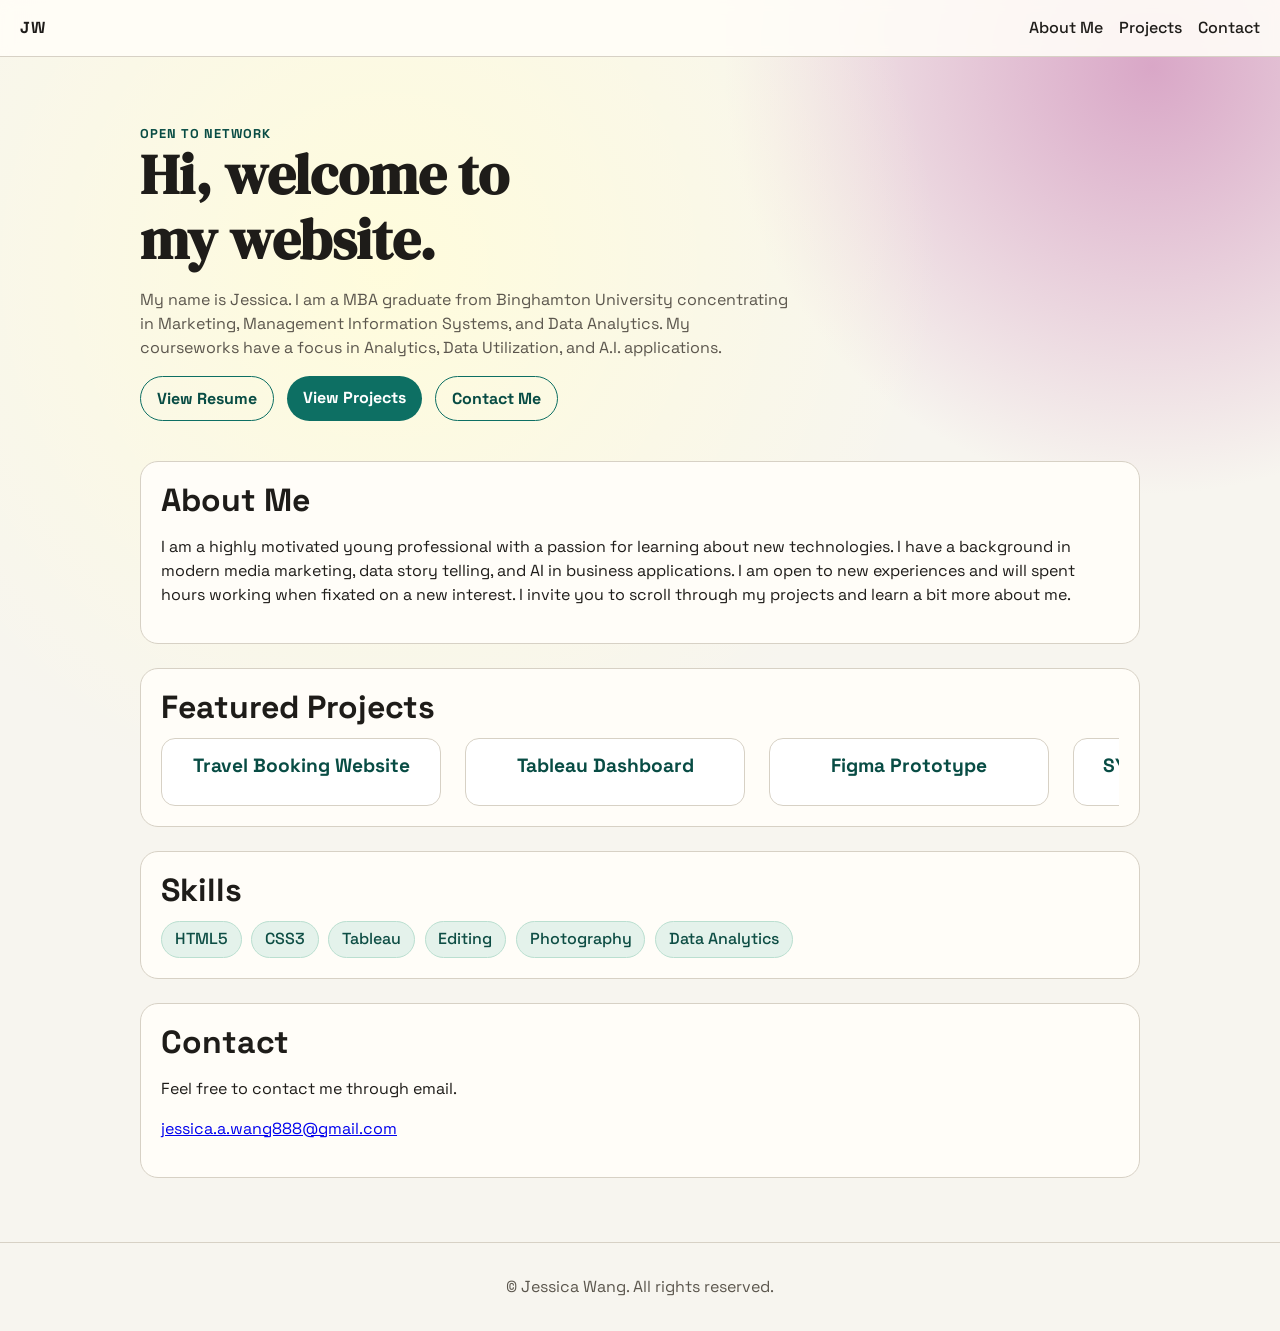
==== index.html @ 0cce22c8 "Add files via upload" ====
<!DOCTYPE html>
<html>
<head>
    <meta charset="utf-8" />
    <meta name="viewport" content="width=device-width, initial-scale=1.0">
    <title>Jessica Wang | Portfolio</title>
  <meta name="description" content="Personal portfolio website for Jessica Wang.">
  <link rel="preconnect" href="https://fonts.googleapis.com">
  <link rel="preconnect" href="https://fonts.gstatic.com" crossorigin>
  <link href="https://fonts.googleapis.com/css2?family=Space+Grotesk:wght@400;500;700&family=DM+Serif+Display:ital@0;1&display=swap" rel="stylesheet">
  <link rel="stylesheet" href="css/websiteStyles.css">
</head>

<body>
  <!-- Nav Bar -->
  <header class="site-header">
    <a class="brand" href="index.html">JW</a>
    <nav class="nav">
        <ul class="navlinks">
            <li class="link"><a href="aboutMe.html">About Me</a></li>
            <li class="link"><a href="myProjects.html">Projects</a></li>  
            <a href="#contact">Contact</a>  
        </ul>
    </nav>
  </header>

  <main id="top">
    <!-- Intro -->
    <section class="hero">
      <p class="hero-tag">Open to Network</p>
      <h1>Hi, welcome to my website.</h1>
      <p class="hero-copy">
        My name is Jessica. I am a MBA graduate from Binghamton University concentrating in Marketing, Management Information Systems, and Data Analytics. My courseworks have a focus in Analytics, Data Utilization, and A.I. applications.
      </p>
      <div class="hero-actions">
        <a class="btn btn-outline" href="documents/Wang, Jessica Resume copy.pdf" target="_blank">View Resume</a>
        <a class="btn btn-solid" href="myProjects.html">View Projects</a>
        <a class="btn btn-outline" href="#contact">Contact Me</a>
      </div>
    </section>

    <!-- About -->
    <section class="panel">
      <h2>About Me</h2> 
      <p>
        I am a highly motivated young professional with a passion for learning about new technologies. I have a background in modern media marketing, data story telling, and AI in business applications. I am open to new experiences and will spent hours working when fixated on a new interest. I invite you to scroll through my projects and learn a bit more about me. 
      </p>
    </section>

    <!-- Featured Projects -->
    <section class="panel">
      <h2>Featured Projects</h2>
      <div class="featured-carousel">
        <div class="featured-track">

          <article class="card">
          <h3> 
            <a href="myProjects.html#booking-website">
              Travel Booking Website
            </a>
          </h3>
        </article>

        <article class="card">
          <h3>
            <a href="myProjects.html#tableau-dashboard">
              Tableau Dashboard
            </a>
          </h3>
        </article>


        <article class="card">
          <h3>
            <a href="myProjects.html#figma-prototype">
              Figma Prototype
            </a>
          </h3>
        </article>

        <article class="card">
          <h3>
            <a href="myProjects.html#syep-video">
              SYEP Anniversary Video
            </a>
          </h3>
        </article>  

        <article class="card">
          <h3>
            <a href="myProjects.html#butler-app">
              Butler Demo App
            </a>
          </h3>
        </article>

        <!-- Duplicate cards for carousel effect -->
        <article class="card">
          <h3>
            <a href="myProjects.html#booking-website">
              Travel Booking Website
            </a>
          </h3>
        </article>   

        <article class="card">
          <h3>
            <a href="myProjects.html#tableau-dashboard">
              Tableau Dashboard
            </a>
          </h3>
        </article>

        <article class="card">
          <h3>
            <a href="myProjects.html#figma-prototype">
              Figma Prototype
            </a>
          </h3>
        </article>

        <article class="card">
          <h3>
            <a href="myProjects.html#syep-video">
              SYEP Anniversary Video
            </a>
          </h3>
        </article>

        <article class="card">
          <h3>
            <a href="myProjects.html#butler-app">
              Butler Demo App
            </a>
          </h3>
        </article>
      <div>

      </div>
    </section>

    <section class="panel" id="skills">
      <h2>Skills</h2>
      <ul class="skills-list">
        <li>HTML5</li>
        <li>CSS3</li>
        <li>Tableau</li>
        <li>Editing</li>
        <li>Photography</li>
        <li>Data Analytics</li>
      </ul>
    </section>

    <!-- Contacts -->
    <section class="panel" id="contact">
      <h2>Contact</h2>
      <p>Feel free to contact me through email.</p>
      <p><a href="mailto:jessica.a.wang888@gmail.com">jessica.a.wang888@gmail.com</a></p>
    </section>
  </main>

  <footer class="site-footer">
    <p>&copy; <span id="year"></span> Jessica Wang. All rights reserved.</p>
  </footer>

  <script src="script.js"></script>
</body>
</html>
---- css/websiteStyles.css ----
:root {
  --bg: #f7f5ef;
  --surface: #fffdf8;
  --ink: #1e1c19;
  --accent: #0d6f63;
  --accent-dark: #084c44;
  --muted: #5b564d;
  --border: #d7d1c5;
}

* {
  box-sizing: border-box;
}

html {
  scroll-behavior: smooth;
}

body {
  margin: 0;
  font-family: "Space Grotesk", sans-serif;
  color: var(--ink);
  background:
    radial-gradient(circle at 30% 20%, #fffcdc 0%, transparent 40%),
    radial-gradient(circle at 90% 5%, #d9a7c7 0%, transparent 25%),
    var(--bg);
  line-height: 1.5;
}

.site-header {
  display: flex;
  position: sticky;
  top: 0;
  z-index: 10;
  justify-content: space-between;
  align-items: center;
  padding: 1rem 1.25rem;
  background: rgba(255, 253, 248, 0.9);
  backdrop-filter: blur(6px);
  border-bottom: 1px solid var(--border);
}

.brand {
  text-decoration: none;
  color: var(--ink);
  font-weight: 700;
  letter-spacing: 0.08em;
}

.navlinks {
    list-style: none;
    display: flex;
    gap: 1rem;
    margin: 0;
    padding: 0;
}

.navlinks a {
    text-decoration: none;
    color: var(--ink);
    font-weight: 500;
    transition: color 0.3s;
}

.navlinks a:hover {
    color: var(--accent);
}



main {
  width: min(1000px, 92%);
  margin: 0 auto;
  padding: 2rem 0 3rem;
  padding-bottom: 4rem;
}

.hero {
  padding: 2.2rem 0 1rem;
}

.hero-tag {
  margin: 0;
  font-weight: 700;
  color: var(--accent-dark);
  text-transform: uppercase;
  letter-spacing: 0.08em;
  font-size: 0.8rem;
}

h1,
h2,
h3 {
  margin: 0 0 0.75rem;
  line-height: 1.15;
}

h1 {
  font-family: "DM Serif Display", serif;
  font-size: clamp(2rem, 5vw, 3.5rem);
  max-width: 16ch;
}

h2 {
  font-size: clamp(1.4rem, 3vw, 2rem);
}

.hero-copy {
  max-width: 65ch;
  color: var(--muted);
}

.hero-actions {
  display: flex;
  gap: 0.8rem;
  flex-wrap: wrap;
  margin-top: 1rem;
}

.btn {
  display: inline-block;
  text-decoration: none;
  border-radius: 999px;
  padding: 0.6rem 1rem;
  font-weight: 700;
}

.btn-solid {
  background: var(--accent);
  color: #fff;
}

.btn-solid:hover {
  background: var(--accent-dark);
}

.btn-outline {
  border: 1px solid var(--accent);
  color: var(--accent-dark);
}

.panel {
  margin-top: 1.5rem;
  padding: 1.25rem;
  background: var(--surface);
  border: 1px solid var(--border);
  border-radius: 18px;
}

.grid {
  display: grid;
  grid-template-columns: repeat(auto-fit, minmax(220px, 1fr));
  gap: 1rem;
}

.card {
  padding: 1rem;
  border: 1px solid var(--border);
  border-radius: 14px;
  background: #fff;
}

.card a {
  color: var(--accent-dark);
  font-weight: 700;
}

.skills-list {
  list-style: none;
  padding: 0;
  margin: 0;
  display: flex;
  flex-wrap: wrap;
  gap: 0.6rem;
}

.skills-list li {
  background: #e4f2eb;
  border: 1px solid #badfd0;
  color: #0d4d44;
  border-radius: 999px;
  padding: 0.35rem 0.8rem;
  font-weight: 500;
}

.site-footer {
  text-align: center;
  padding: 1rem;
  border-top: 1px solid var(--border);
  color: var(--muted);
}

@media (max-width: 650px) {
  .site-header {
    flex-direction: column;
    gap: 0.7rem;
  }

  nav {
    flex-wrap: wrap;
    justify-content: center;
  }
}



/*Project styles*/

.featured-carousel {
  overflow: hidden;
  width: 100%;
}

.featured-track {
  display: flex;
  gap: 1.5rem;
  width: max-content;
  animation: scrollProjects 25s linear infinite;
}

.featured-carousel:hover .featured-track {
  animation-play-state: paused;
}

.featured-track .card {
  min-width: 280px;
  flex-shrink: 0;
  text-align: center;
}

@keyframes scrollProjects {
  from {
    transform: translateX(0);
  }

  to {
    transform: translateX(calc(-50% - 0.75rem));
  }
}

.card h3 a {
  display: flex;
  justify-content: center;
  text-align: center;
  align-items: center;
  color: var(--accent-dark);
  text-decoration: none;
  font-size: 1.2rem;
  font-weight: 700;
  transition: color 0.3s ease;
}

.card h3 a:hover {
  color: var(--accent);
}
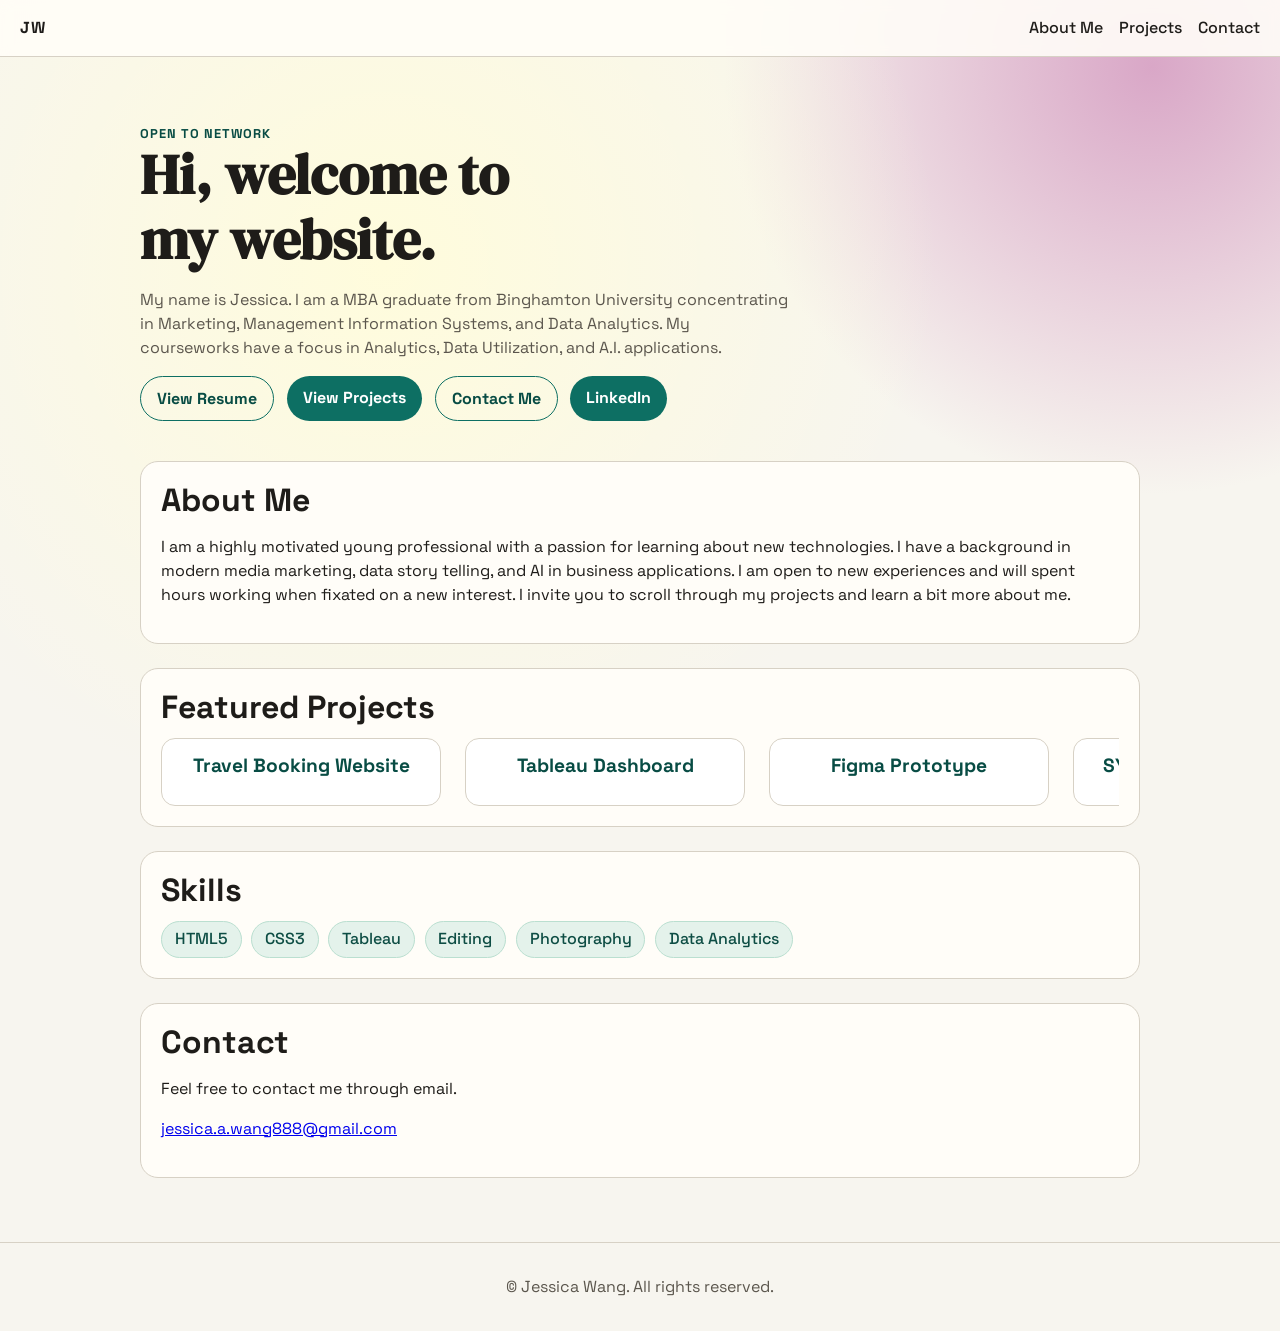
==== commit 5b9b0761: "Update index.html" ====
--- a/index.html
+++ b/index.html
@@ -36,6 +36,7 @@
         <a class="btn btn-outline" href="documents/Wang, Jessica Resume copy.pdf" target="_blank">View Resume</a>
         <a class="btn btn-solid" href="myProjects.html">View Projects</a>
         <a class="btn btn-outline" href="#contact">Contact Me</a>
+        <a class="btn btn-solid" href="https://www.linkedin.com/in/jessica-wang-84946a236" target="_blank">LinkedIn</a>
       </div>
     </section>
 
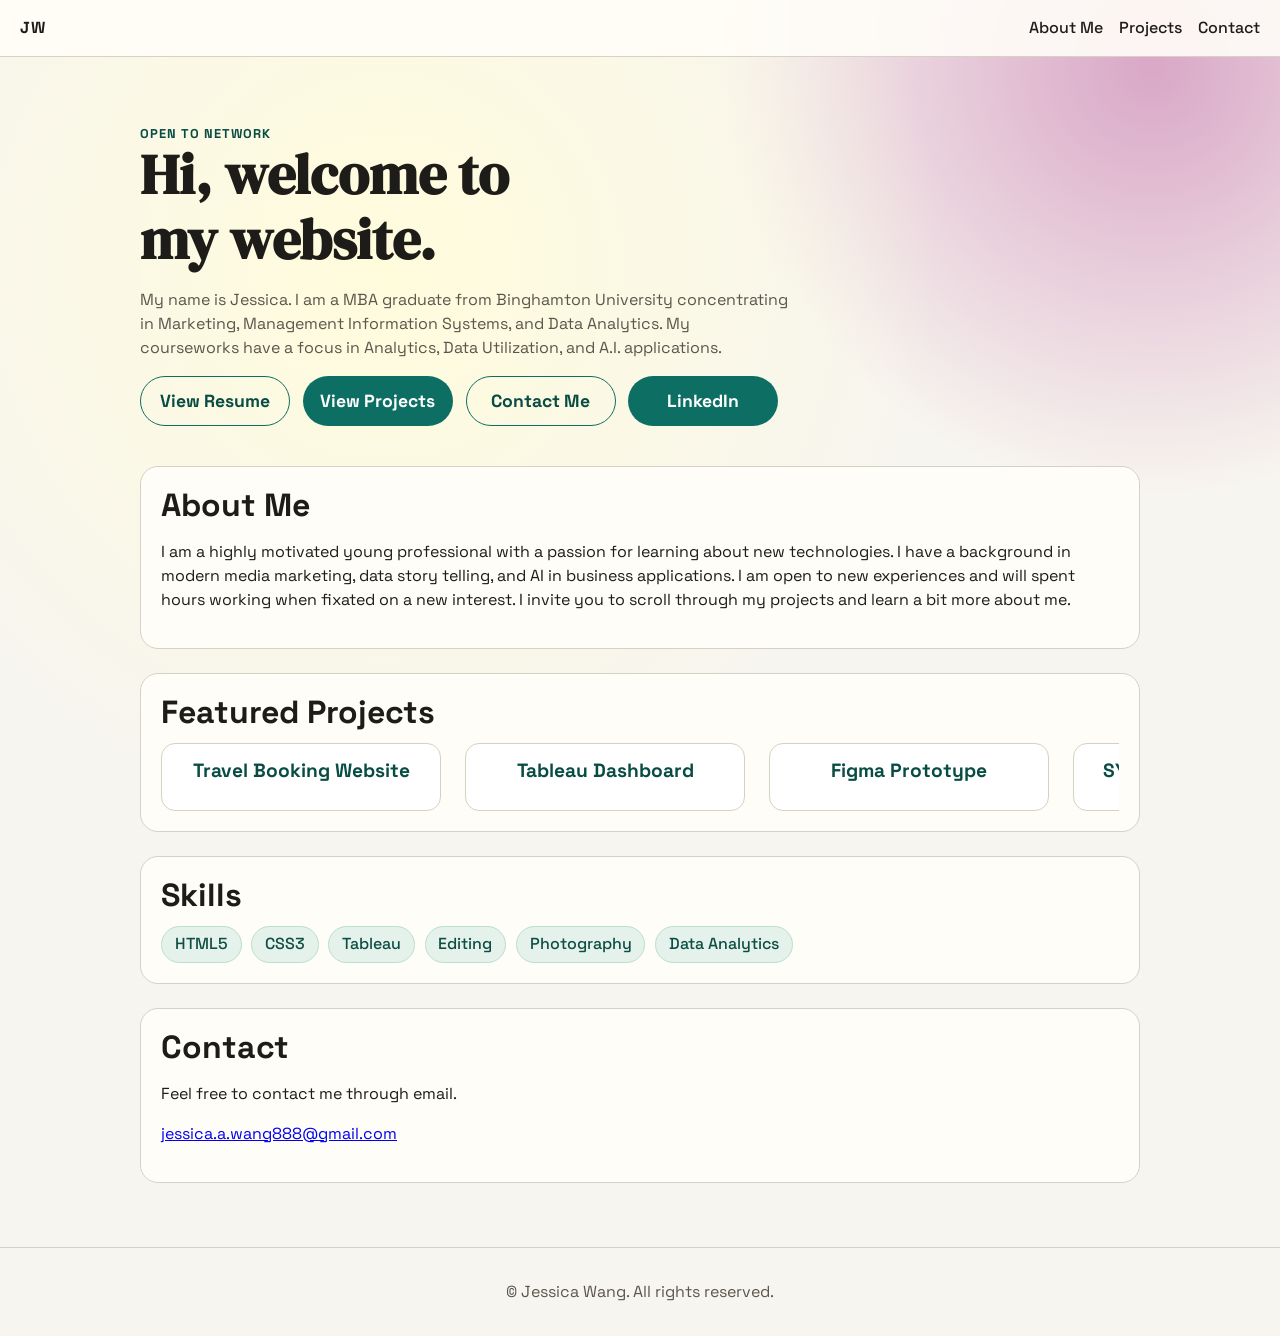
==== commit 54292c14: "Update index.html" ====
--- a/index.html
+++ b/index.html
@@ -33,7 +33,7 @@
         My name is Jessica. I am a MBA graduate from Binghamton University concentrating in Marketing, Management Information Systems, and Data Analytics. My courseworks have a focus in Analytics, Data Utilization, and A.I. applications.
       </p>
       <div class="hero-actions">
-        <a class="btn btn-outline" href="documents/Wang, Jessica Resume copy.pdf" target="_blank">View Resume</a>
+        <a class="btn btn-outline" href="documents/Wang, Jessica Resume.pdf" target="_blank">View Resume</a>
         <a class="btn btn-solid" href="myProjects.html">View Projects</a>
         <a class="btn btn-outline" href="#contact">Contact Me</a>
         <a class="btn btn-solid" href="https://www.linkedin.com/in/jessica-wang-84946a236" target="_blank">LinkedIn</a>
--- a/css/websiteStyles.css
+++ b/css/websiteStyles.css
@@ -118,11 +118,16 @@
 }
 
 .btn {
-  display: inline-block;
+  display: flex;
   text-decoration: none;
   border-radius: 999px;
   padding: 0.6rem 1rem;
-  font-weight: 700;
+  width: 150px;
+  height: 50px;
+  align-items: center;
+  justify-content: center;
+  font-weight: 700;
+  font-size: 1.1rem;
 }
 
 .btn-solid {
